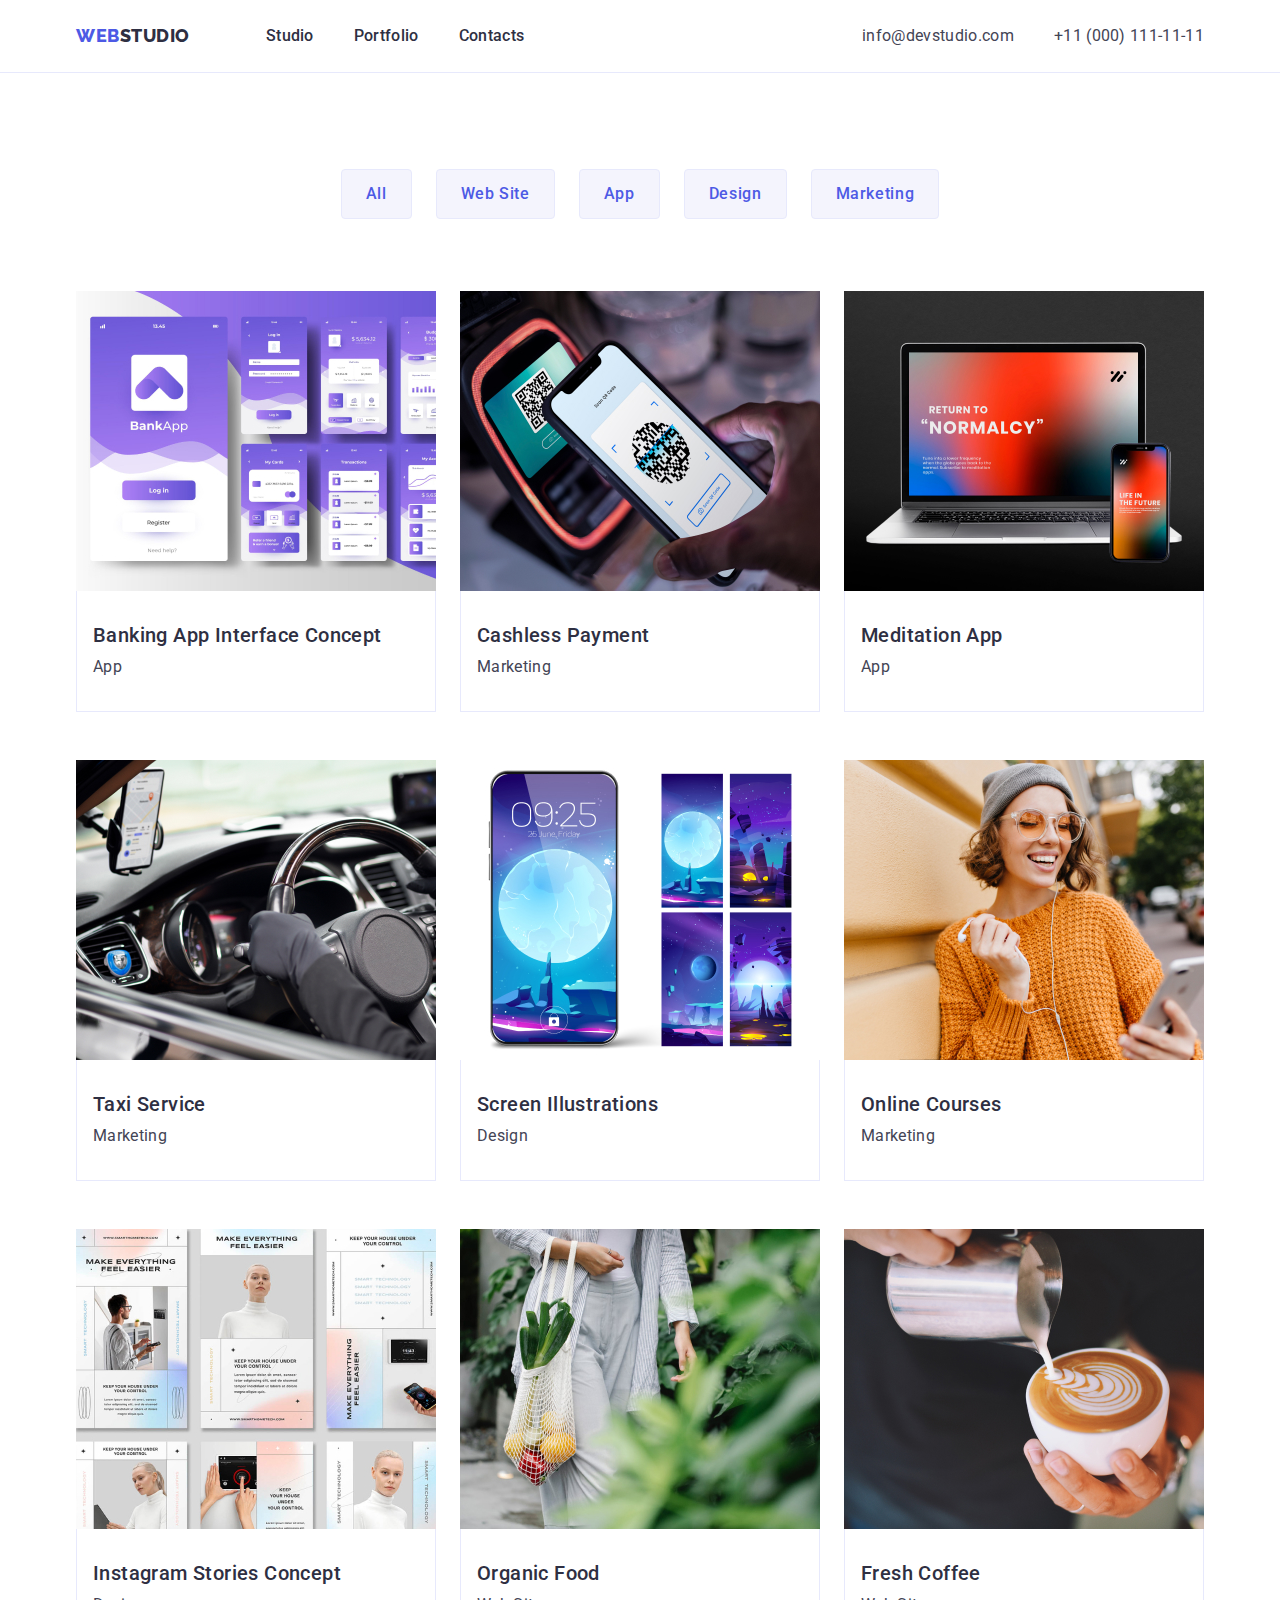
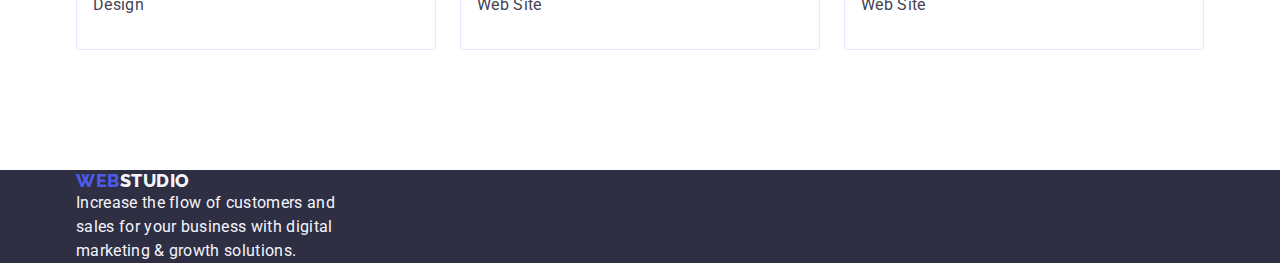
==== portfolio.html @ 60a8329c "Initial commit" ====
<!DOCTYPE html>
<html lang="en">
  <head>
    <meta charset="UTF-8" />
    <meta http-equiv="X-UA-Compatible" content="IE=edge" />
    <meta name="viewport" content="width=device-width, initial-scale=1.0" />
    <link rel="preconnect" href="https://fonts.googleapis.com" />
    <link rel="preconnect" href="https://fonts.gstatic.com" crossorigin />
    <link
      rel="stylesheet"
      href="https://cdn.jsdelivr.net/npm/modern-normalize@1.1.0/modern-normalize.min.css"
    />
    <link rel="stylesheet" href="./css/styles.css" />
    <link
      href="https://fonts.googleapis.com/css2?family=Roboto:wght@400;500;700;900&display=swap"
      rel="stylesheet"
    />
    <link rel="preconnect" href="https://fonts.googleapis.com" />
    <link rel="preconnect" href="https://fonts.gstatic.com" crossorigin />
    <link
      href="https://fonts.googleapis.com/css2?family=Raleway:wght@800&display=swap"
      rel="stylesheet"
    />
    <link rel="stylesheet" href="node_modules/modern-normalize/modern-normalize.css" />
    <title>WebStudio/portfolio</title>
  </head>
  <body>
    <header class="header-container">
      <div class="container head-cont">
        <nav class="nav-container">
          <a class="nav-logo-port link" href="./index.html">Web<span class="logo">Studio</span></a>
          <ul class="menu-container list">
            <li class="menu-list">
              <a class="nav-list-links link" href="./index.html">Studio</a>
            </li>
            <li class="menu-list">
              <a class="nav-list-links link" href="./portfolio.html">Portfolio</a>
            </li>
            <li class="menu-list">
              <a class="nav-list-links link" href="">Contacts</a>
            </li>
          </ul>
        </nav>
        <address class="address-list">
          <ul class="address-container list">
            <li
              ><a class="address-list-title link" href="mailto:info@devstudio.com"
                >info@devstudio.com</a
              ></li
            >
            <li
              ><a class="address-list-title link" href="tel:+110001111111">
                +11 (000) 111-11-11</a
              ></li
            >
          </ul>
        </address>
      </div>
    </header>
    <main
      ><!--section-hiden-->
      <section class="portfolio-section"
        ><div class="container">
          <h1 class="visually-hidden">Hiden Text</h1>
          <!--section for filters-->
          <ul class="top-list list">
            <li><button class="filter-link" type="button">All</button></li>
            <li><button class="filter-link" type="button">Web Site</button></li>
            <li><button class="filter-link" type="button">App</button></li>
            <li><button class="filter-link" type="button">Design</button></li>
            <li><button class="filter-link" type="button">Marketing</button></li>
          </ul>
          <!--section-1-->
          <ul class="second-list list">
            <li class="second-list-item"
              ><a class="link">
                <img src="./images/portfolio/prj1/img1.jpg" alt="image1" width="360" />
                <div class="second-list-paragraf">
                  <h2 class="portfolio-list">Banking App Interface Concept</h2>
                  <p class="portfolio-list-paragraf">App</p></div
                ></a
              >
            </li>
            <li class="second-list-item"
              ><a class="link">
                <img src="./images/portfolio/prj1/img2.jpg" alt="image2" width="360" />
                <div class="second-list-paragraf"
                  ><h2 class="portfolio-list">Cashless Payment</h2>
                  <p class="portfolio-list-paragraf">Marketing</p></div
                ></a
              >
            </li>
            <li class="second-list-item"
              ><a class="link">
                <img src="./images/portfolio/prj1/img3.jpg" alt="image3" width="360" />
                <div class="second-list-paragraf">
                  <h2 class="portfolio-list">Meditation App</h2>
                  <p class="portfolio-list-paragraf">App</p></div
                ></a
              >
            </li>
            <!--section-2-->
            <li class="second-list-item"
              ><a class="link">
                <img src="./images/portfolio/prj2/img1.jpg" alt="image1" width="360" />
                <div class="second-list-paragraf">
                  <h2 class="portfolio-list">Taxi Service</h2>
                  <p class="portfolio-list-paragraf">Marketing</p>
                </div></a
              >
            </li>
            <li class="second-list-item">
              <a class="link">
                <img src="./images/portfolio/prj2/img2.jpg" alt="image2" width="360" />
                <div class="second-list-paragraf">
                  <h2 class="portfolio-list">Screen Illustrations</h2>
                  <p class="portfolio-list-paragraf">Design</p>
                </div></a
              >
            </li>
            <li class="second-list-item"
              ><a class="link">
                <img src="./images/portfolio/prj2/img3.jpg" alt="image3" width="360" />
                <div class="second-list-paragraf">
                  <h2 class="portfolio-list">Online Courses</h2>
                  <p class="portfolio-list-paragraf">Marketing</p>
                </div></a
              >
            </li>
            <!--section-3-->
            <li class="second-list-item"
              ><a class="link">
                <img src="./images/portfolio/prj3/img1.jpg" alt="image1" width="360" />
                <div class="second-list-paragraf">
                  <h2 class="portfolio-list">Instagram Stories Concept</h2>
                  <p class="portfolio-list-paragraf">Design</p>
                </div></a
              >
            </li>
            <li class="second-list-item"
              ><a class="link">
                <img src="./images/portfolio/prj3/img2.jpg" alt="image2" width="360" />
                <div class="second-list-paragraf">
                  <h2 class="portfolio-list">Organic Food</h2>
                  <p class="portfolio-list-paragraf">Web Site</p>
                </div></a
              >
            </li>
            <li class="second-list-item"
              ><a class="link">
                <img src="./images/portfolio/prj3/img3.jpg" alt="image3" width="360" />
                <div class="second-list-paragraf">
                  <h2 class="portfolio-list">Fresh Coffee</h2>
                  <p class="portfolio-list-paragraf">Web Site</p>
                </div></a
              >
            </li>
          </ul>
        </div>
      </section>
    </main>
    <footer class="footer-list">
      <div class="container foot-container">
        <a class="nav-logo link" href="./index.html">Web<span class="logo">Studio</span></a>
        <p class="foot-text">
          Increase the flow of customers and sales for your business with digital marketing & growth
          solutions.
        </p>
      </div>
    </footer>
  </body>
</html>
---- css/styles.css ----
body {
  font-family: 'Roboto', sans-serif;
  color: #434455;
  background-color: #ffffff;
}
.list {
  list-style: none;
}
.link {
  text-decoration: none;
}
:root {
  --logo: #4d5ae5;
  --logo1: #2e2f42;
  --nav-list: #404bbf;
  --botton-link: #f4f4fd;
  --port-paragraf: #434455;
  --menu-bottom: #e7e9fc;
}
/*
html {
  box-sizing: border-box;
}
*,
*::before,
*::after {
  box-sizing: inherit;
}
*/
/*reset*/
h1,
h2,
h3,
h4,
h5,
h6,
p {
  margin: 0;
}
ul,
ol {
  list-style: none;
  margin: 0;
  padding: 0;
}
img {
  display: block;
  max-width: 100%;
  height: auto;
}
/*flex-box*/
.container {
  width: 1158px;
  margin-left: auto;
  margin-right: auto;
  padding-left: 15px;
  padding-right: 15px;
}
.section-feature {
  padding-top: 120px;
  padding-bottom: 120px;
}
.section-doing {
  padding-bottom: 120px;
}
.foot-container {
}
.link:hover {
  color: #404bbf;
}
.link:focus {
  color: #404bbf;
}

/*main head*/
.header-container {
  border-bottom: 1px solid #e7e9fc;
}
.head-cont {
  display: flex;
}
.nav-container {
  display: flex;
  align-items: center;
}
.nav-logo {
  font-family: 'Raleway', sans-serif;
  font-weight: 800;
  font-size: 18px;
  line-height: 1.17;
  letter-spacing: 0.03em;
  text-transform: uppercase;
  color: var(--logo);
  margin-right: 76px;
  display: inline-block;
}
.menu-container {
  display: flex;
  gap: 40px;
}
.menu-list {
  padding-top: 24px;
  padding-bottom: 24px;
}
.nav-list {
  font-weight: 500;
  font-size: 16px;
  line-height: 1.5;
  letter-spacing: 0.02em;
  color: var(--logo1);
  gap: 40px;
  padding-top: 24px;
  padding-bottom: 24px;
}
.logo {
  color: var(--logo1);
}
.address-container {
  display: flex;
  gap: 40px;
}
.address-list-title {
  font-size: 16px;
  line-height: 1.5;
  letter-spacing: 0.02em;
  color: var(--port-paragraf);
}
/*portfolio head*/
.nav-logo-port {
  font-family: 'Raleway', sans-serif;
  font-weight: 800;
  font-size: 18px;
  line-height: 1.17;
  letter-spacing: 0.03em;
  text-transform: uppercase;
  color: var(--logo);
  margin-right: 76px;
}
.nav-list-links {
  font-weight: 500;
  font-size: 16px;
  line-height: 1.5;
  letter-spacing: 0.02em;
  color: var(--logo1);
  padding-top: 24px;
  padding-bottom: 24px;
}
.address-list {
  display: flex;
  align-items: center;
  font-style: normal;
  margin-left: auto;
}
/*main top section*/
.section-top {
  background-color: #2e2f42;
  padding-top: 188px;
  padding-bottom: 188px;
}
.section-top-text {
  text-align: center;
  font-family: 'Roboto', sans-serif;
  font-style: normal;
  font-weight: 700;
  font-size: 56px;
  line-height: 1.07;
  letter-spacing: 0.02em;
  color: #ffffff;
  max-width: 496px;
  margin: 0 auto;
  margin-bottom: 48px;
}
.section-top-button {
  display: block;
  background-color: #4d5ae5;
  font-weight: 500;
  line-height: 1.5;
  letter-spacing: 0.04em;
  color: #ffffff;
  cursor: pointer;
  min-width: 169px;
  min-height: 56px;
  border: none;
  border-radius: 4px;
  margin: 0 auto;
}
.section-top-button:hover {
  background-color: #404bbf;
}
.section-top-button:focus {
  background-color: #404bbf;
}
/*main section1 feature*/
.future-list {
  display: flex;
  gap: 24px;
}
.future-items {
  width: calc((100%-72px) / 4);
}
.feature-title {
  font-weight: 500;
  font-size: 20px;
  line-height: 1.2;
  letter-spacing: 0.02em;
  color: var(--logo1);
  margin-bottom: 8px;
}
.feature-text {
  font-size: 16px;
  line-height: 1.5;
  letter-spacing: 0.02em;
}
/*main section2 about*/
.section-about {
  font-size: 36px;
  line-height: 1.11;
  text-align: center;
  letter-spacing: 0.02em;
  text-transform: capitalize;
  color: var(--logo1);
  margin-bottom: 72px;
}
.about-list {
  display: flex;
  gap: 24px;
}
.about-text {
  width: calc((100%-48px) / 3);
}
/*main section3 team*/
.team-list {
  background-color: #f4f4fd;
  padding: 120px 0;
}
.team-list-title {
  font-size: 36px;
  line-height: 1.11;
  text-align: center;
  letter-spacing: 0.02em;
  text-transform: capitalize;
  color: var(--logo1);
  margin-bottom: 72px;
}
.team-list-items {
  display: flex;
  gap: 24px;
}
.name-list {
  background-color: #ffffff;
  width: calc((100%-72px) / 4);
  border-radius: 0px 0px 4px 4px;
}
.team-name {
  font-weight: 500;
  font-size: 20px;
  line-height: 1.2;
  letter-spacing: 0.02em;
  color: var(--logo1);
  text-align: center;
  margin-bottom: 8px;
}
.team-job {
  font-size: 16px;
  line-height: 1.5;
  letter-spacing: 0.02em;
  text-align: center;
}
.name-title {
  padding: 32px 16px;
}
.main-foot {
  background-color: var(--logo1);
  padding-top: 100px;
  padding-bottom: 100px;
}
.foot-logo {
  font-family: 'Raleway', sans-serif;
  font-weight: 800;
  font-size: 18px;
  line-height: 1.17;
  letter-spacing: 0.03em;
  text-transform: uppercase;
  color: var(--logo);
  display: inline-block;
  margin-bottom: 16px;
}
.foot-logo-span {
  color: #f4f4fd;
}
.foot-text {
  line-height: 1.5;
  color: var(--botton-link);
  letter-spacing: 0.02em;
  max-width: 264px;
}
/*portfolio main section*/
.portfolio-section {
  padding-top: 96px;
  padding-bottom: 120px;
}
.visually-hidden {
  position: absolute;
  width: 1px;
  height: 1px;
  margin: -1px;
  border: 0;
  padding: 0;
  white-space: nowrap;
  clip-path: inset(100%);
  clip: rect(0 0 0 0);
  overflow: hidden;
}
.top-list {
  display: flex;
  justify-content: center;
  gap: 24px;
  margin-bottom: 72px;
}
.second-list {
  display: flex;
  flex-wrap: wrap;
  column-gap: 24px;
  row-gap: 48px;
}
.second-list-item {
  width: calc((1158px-48px) / 3);
}
.second-list-paragraf {
  padding: 32px 16px;
  border: 1px solid #e7e9fc;
  border-top: none;
}
.filter-link {
  background-color: var(--botton-link);
  font-weight: 500;
  font-size: 16px;
  line-height: 1.5;
  letter-spacing: 0.04em;
  color: var(--logo);
  cursor: pointer;
  padding: 12px 24px;
  border: 1px solid var(--menu-bottom);
  border-radius: 4px;
}
.list .filter-link:hover {
  color: #ffffff;
  font-size: 16px;
  background-color: #404bbf;
  border: 1px solid transparent;
}
.list .filter-link:focus {
  color: #ffffff;
  background-color: #404bbf;
  border: 1px solid transparent;
}
.portfolio-list {
  font-weight: 500;
  font-size: 20px;
  line-height: 1.2;
  letter-spacing: 0.02em;
  color: var(--logo1);
  margin-bottom: 8px;
}
.portfolio-list-paragraf {
  font-size: 16px;
  line-height: 1.5;
  letter-spacing: 0.02em;
  color: var(--port-paragraf);
}
/*portfolio footer*/
.footer-list {
  background-color: var(--logo1);
}
.footer-list .logo {
  color: var(--botton-link);
}
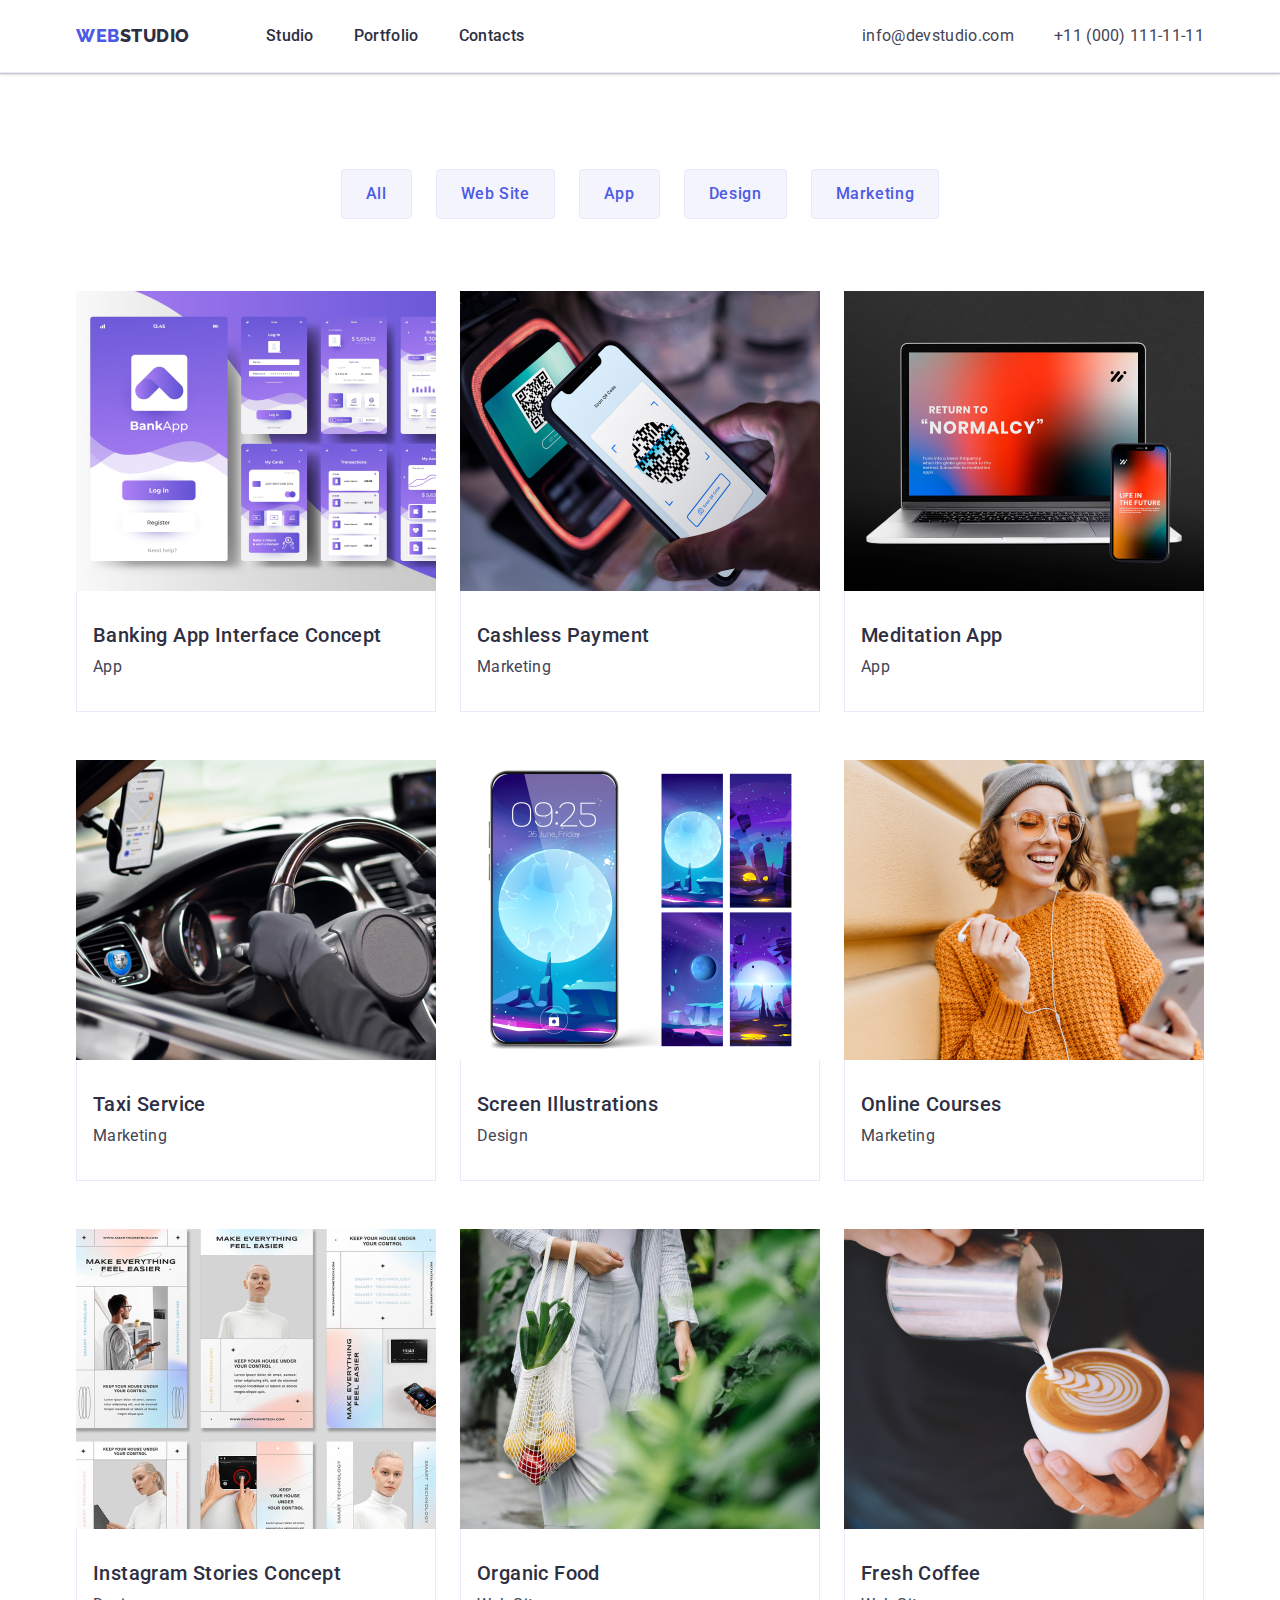
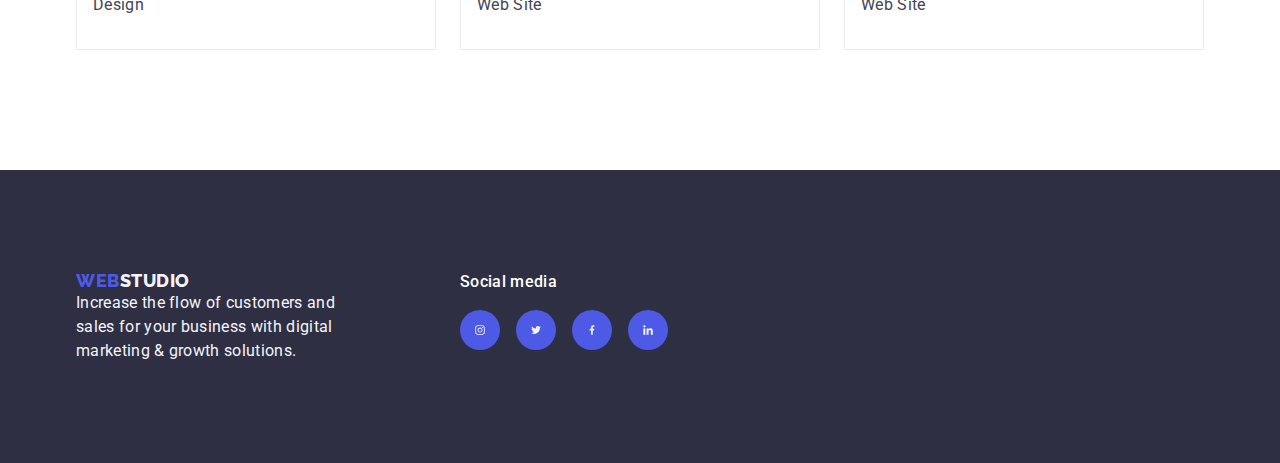
==== commit 9926a8ee: "portfolio-foot" ====
--- a/portfolio.html
+++ b/portfolio.html
@@ -161,11 +161,36 @@
     </main>
     <footer class="footer-list">
       <div class="container foot-container">
-        <a class="nav-logo link" href="./index.html">Web<span class="logo">Studio</span></a>
-        <p class="foot-text">
-          Increase the flow of customers and sales for your business with digital marketing & growth
-          solutions.
-        </p>
+        <div class="foot-contant">
+          <a class="nav-logo link" href="./index.html">Web<span class="logo">Studio</span></a>
+          <p class="foot-text">
+            Increase the flow of customers and sales for your business with digital marketing &
+            growth solutions.
+          </p></div
+        >
+        <div
+          ><p class="foot_text">Social media</p>
+          <ul class="foot-item"
+            ><li class="foot-items-list"
+              ><a href="" class="foot-items-link"
+                ><svg class="foot-icon" width="24" height="24">
+                  <use href="./images/icons.svg#icon-Ellipse"></use></svg></a
+            ></li>
+            <li class="foot-items-list"
+              ><a href="" class="foot-items-link"
+                ><svg class="foot-icon" width="24" height="24">
+                  <use href="./images/icons.svg#icon-Ellipse1"></use></svg></a
+            ></li>
+            <li class="foot-items-list"
+              ><a href="" class="foot-items-link"
+                ><svg class="foot-icon" width="24" height="24">
+                  <use href="./images/icons.svg#icon-Ellipse2"></use></svg></a
+            ></li>
+            <li class="foot-items-list"
+              ><a href="" class="foot-items-link"
+                ><svg class="foot-icon" width="24" height="24">
+                  <use href="./images/icons.svg#icon-Ellipse3"></use></svg></a></li></ul
+        ></div>
       </div>
     </footer>
   </body>
--- a/css/styles.css
+++ b/css/styles.css
@@ -16,6 +16,8 @@
   --botton-link: #f4f4fd;
   --port-paragraf: #434455;
   --menu-bottom: #e7e9fc;
+  --customer-link: #8e8f99;
+  --foot-paragraf: #ffffff;
 }
 /*
 html {
@@ -64,6 +66,11 @@
   padding-bottom: 120px;
 }
 .foot-container {
+  display: flex;
+  align-items: baseline;
+}
+.foot-contant {
+  margin-right: 120px;
 }
 .link:hover {
   color: #404bbf;
@@ -75,6 +82,8 @@
 /*main head*/
 .header-container {
   border-bottom: 1px solid #e7e9fc;
+  box-shadow: 0px 2px 1px rgba(46, 47, 66, 0.08), 0px 1px 1px rgba(46, 47, 66, 0.16),
+    0px 1px 6px rgba(46, 47, 66, 0.08);
 }
 .head-cont {
   display: flex;
@@ -107,10 +116,12 @@
   font-size: 16px;
   line-height: 1.5;
   letter-spacing: 0.02em;
-  color: var(--logo1);
+  color: #404bbf;
   gap: 40px;
   padding-top: 24px;
   padding-bottom: 24px;
+  /*new*/
+  position: relative;
 }
 .logo {
   color: var(--logo1);
@@ -156,7 +167,15 @@
   background-color: #2e2f42;
   padding-top: 188px;
   padding-bottom: 188px;
-}
+  background-image: linear-gradient(rgba(46, 47, 66, 0.7), rgba(45, 47, 66, 0.7)),
+    url(../images/hero_img/img1.jpg);
+  background-repeat: no-repeat;
+  background-position: center;
+  background-size: cover;
+  max-width: 1440px;
+  margin: 0 auto;
+}
+
 .section-top-text {
   text-align: center;
   font-family: 'Roboto', sans-serif;
@@ -195,6 +214,15 @@
   display: flex;
   gap: 24px;
 }
+.future-list-icon {
+  display: flex;
+  align-items: center;
+  justify-content: center;
+  height: 112px;
+  background-color: #f4f4fd;
+  border-radius: 4px;
+  margin-bottom: 8px;
+}
 .future-items {
   width: calc((100%-72px) / 4);
 }
@@ -250,6 +278,9 @@
   background-color: #ffffff;
   width: calc((100%-72px) / 4);
   border-radius: 0px 0px 4px 4px;
+  /*new*/
+  box-shadow: 0px 1px 6px rgba(46, 47, 66, 0.08), 0px 1px 1px rgba(46, 47, 66, 0.16),
+    0px 2px 1px rgba(46, 47, 66, 0.08);
 }
 .team-name {
   font-weight: 500;
@@ -267,7 +298,79 @@
   text-align: center;
 }
 .name-title {
-  padding: 32px 16px;
+  padding: 32px 0;
+}
+/*soc-icon*/
+.list-icon {
+  display: flex;
+  justify-content: center;
+  gap: 24px;
+}
+.name-list-icon {
+  width: 40px;
+  height: 40px;
+}
+.name-list-icon-a {
+  width: 100%;
+  height: 100%;
+  background-color: var(--logo);
+  border-radius: 50%;
+  display: flex;
+  align-items: center;
+  justify-content: center;
+  transition: background-color 250ms cubic-bezier(0.4, 0, 0.2, 1);
+}
+.name-list-icon-a:hover {
+  background-color: #404bbf;
+}
+.name-list-icon-a:focus {
+  background-color: #404bbf;
+}
+.icon-list {
+  fill: var(--botton-link);
+}
+/*section-5*/
+.customers-list {
+  padding-top: 120px;
+  padding-bottom: 120px;
+}
+.sec-name {
+  font-size: 36px;
+  line-height: 1.11;
+  color: var(--logo1);
+  margin-bottom: 72px;
+  text-align: center;
+}
+.customers-items {
+  display: flex;
+  gap: 24px;
+}
+.customers-items-list {
+  width: calc((100%-120px) / 6);
+  height: 88px;
+}
+.customers-items-link {
+  width: 100%;
+  height: 100%;
+  border: 1px solid #8e8f99;
+  border-radius: 4px;
+  display: flex;
+  align-items: center;
+  justify-content: center;
+  color: var(--customer-link);
+  transition: border-color 250ms cubic-bezier(0.4, 0, 0.2, 1),
+    color 250ms cubic-bezier(0.4, 0, 0.2, 1);
+}
+.customers-items-link:hover {
+  color: var(--nav-list);
+  border-color: var(--nav-list);
+}
+.customers-items-link:focus {
+  color: var(--nav-list);
+  border-color: var(--nav-list);
+}
+.customers-icon {
+  fill: currentColor;
 }
 .main-foot {
   background-color: var(--logo1);
@@ -293,6 +396,41 @@
   color: var(--botton-link);
   letter-spacing: 0.02em;
   max-width: 264px;
+}
+.foot_text {
+  font-weight: 500;
+  font-size: 16px;
+  line-height: 1.5;
+  letter-spacing: 0.02em;
+  color: var(--foot-paragraf);
+  margin-bottom: 16px;
+}
+.foot-item {
+  display: flex;
+  gap: 16px;
+}
+.foot-items-list {
+  width: 40px;
+  height: 40px;
+  transition: background-color 250ms cubic-bezier(0.4, 0, 0.2, 1);
+}
+.foot-items-link {
+  width: 100%;
+  height: 100%;
+  background-color: var(--logo);
+  border-radius: 50%;
+  display: flex;
+  align-items: center;
+  justify-content: center;
+}
+.foot-items-link:hover {
+  background-color: #31d0aa;
+}
+.foot-items-link:focus {
+  background-color: #31d0aa;
+}
+foot-icon {
+  fill: var(--botton-link);
 }
 /*portfolio main section*/
 .portfolio-section {
@@ -370,6 +508,8 @@
 }
 /*portfolio footer*/
 .footer-list {
+  padding-top: 100px;
+  padding-bottom: 100px;
   background-color: var(--logo1);
 }
 .footer-list .logo {
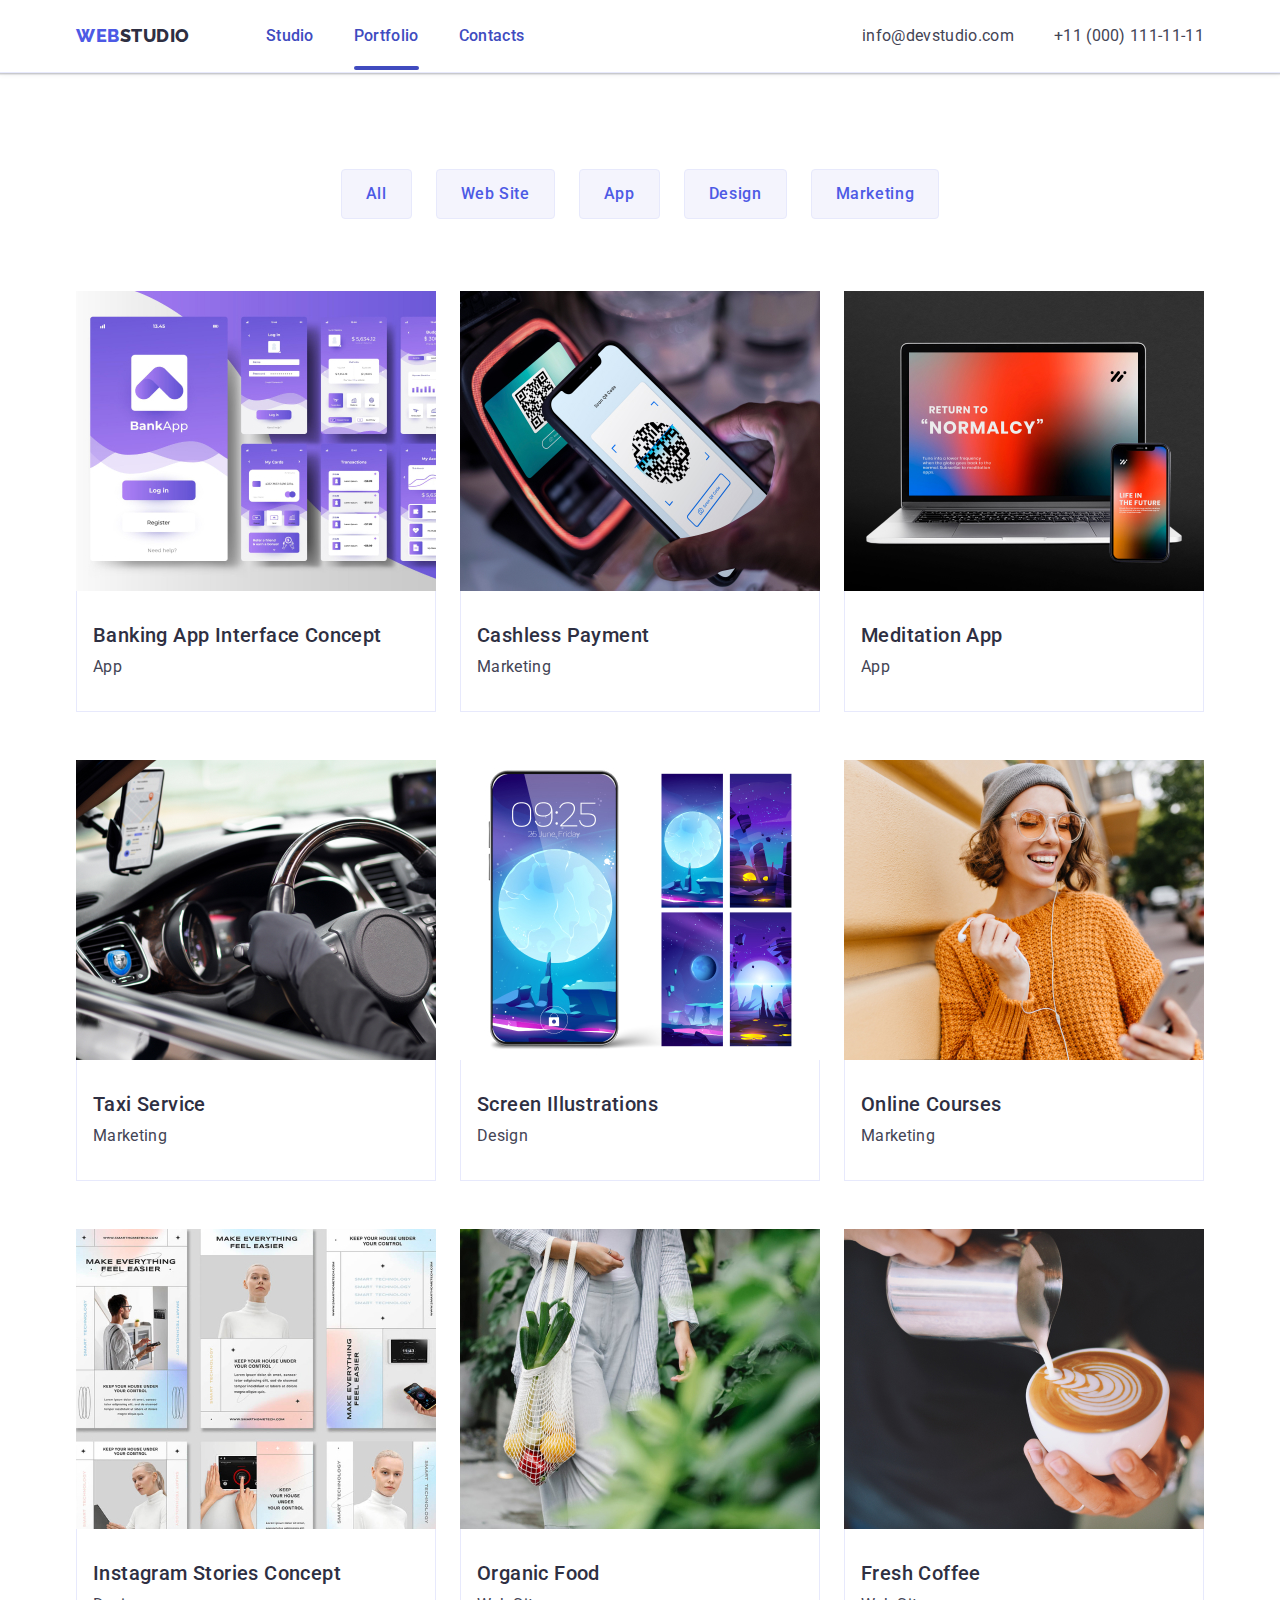
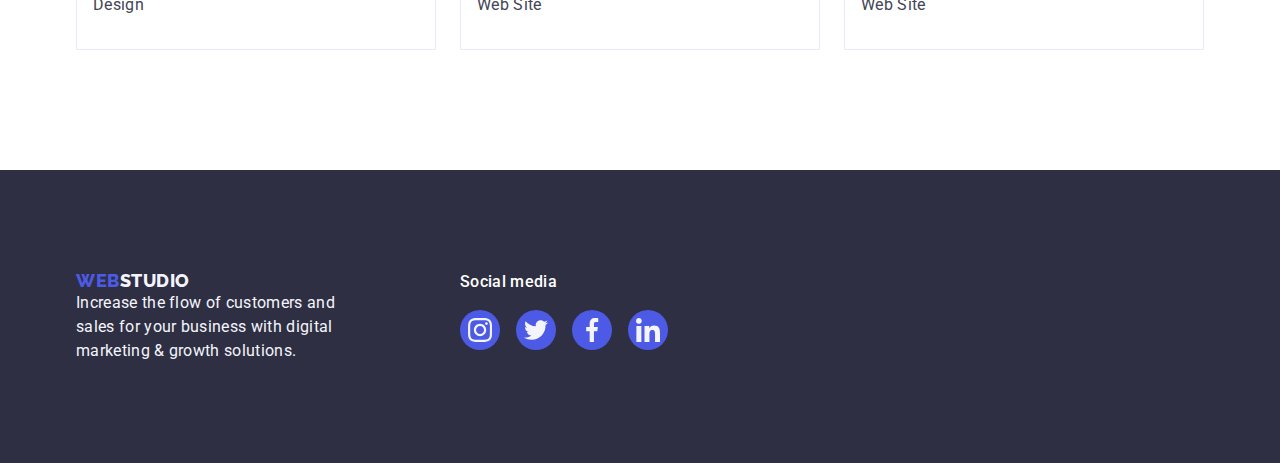
==== commit bc06aaa9: "update-hw-4" ====
--- a/portfolio.html
+++ b/portfolio.html
@@ -34,7 +34,7 @@
               <a class="nav-list-links link" href="./index.html">Studio</a>
             </li>
             <li class="menu-list">
-              <a class="nav-list-links link" href="./portfolio.html">Portfolio</a>
+              <a class="nav-list-links link current" href="./portfolio.html">Portfolio</a>
             </li>
             <li class="menu-list">
               <a class="nav-list-links link" href="">Contacts</a>
@@ -64,17 +64,27 @@
           <h1 class="visually-hidden">Hiden Text</h1>
           <!--section for filters-->
           <ul class="top-list list">
-            <li><button class="filter-link" type="button">All</button></li>
-            <li><button class="filter-link" type="button">Web Site</button></li>
-            <li><button class="filter-link" type="button">App</button></li>
-            <li><button class="filter-link" type="button">Design</button></li>
-            <li><button class="filter-link" type="button">Marketing</button></li>
+            <li class="top-list-link"><button class="filter-link" type="button">All</button></li>
+            <li class="top-list-link"
+              ><button class="filter-link" type="button">Web Site</button></li
+            >
+            <li class="top-list-link"><button class="filter-link" type="button">App</button></li>
+            <li class="top-list-link"><button class="filter-link" type="button">Design</button></li>
+            <li class="top-list-link"
+              ><button class="filter-link" type="button">Marketing</button></li
+            >
           </ul>
           <!--section-1-->
           <ul class="second-list list">
             <li class="second-list-item"
               ><a class="link">
                 <img src="./images/portfolio/prj1/img1.jpg" alt="image1" width="360" />
+                <div class="overflow-box">
+                  <p
+                    >14 Stylish and User-Friendly App Design Concepts · Task Manager App · Calorie
+                    Tracker App · Exotic Fruit Ecommerce App · Cloud Storage App</p
+                  >
+                </div>
                 <div class="second-list-paragraf">
                   <h2 class="portfolio-list">Banking App Interface Concept</h2>
                   <p class="portfolio-list-paragraf">App</p></div
@@ -84,6 +94,12 @@
             <li class="second-list-item"
               ><a class="link">
                 <img src="./images/portfolio/prj1/img2.jpg" alt="image2" width="360" />
+                <div class="overflow-box">
+                  <p
+                    >14 Stylish and User-Friendly App Design Concepts · Task Manager App · Calorie
+                    Tracker App · Exotic Fruit Ecommerce App · Cloud Storage App</p
+                  >
+                </div>
                 <div class="second-list-paragraf"
                   ><h2 class="portfolio-list">Cashless Payment</h2>
                   <p class="portfolio-list-paragraf">Marketing</p></div
@@ -93,6 +109,12 @@
             <li class="second-list-item"
               ><a class="link">
                 <img src="./images/portfolio/prj1/img3.jpg" alt="image3" width="360" />
+                <div class="overflow-box">
+                  <p
+                    >14 Stylish and User-Friendly App Design Concepts · Task Manager App · Calorie
+                    Tracker App · Exotic Fruit Ecommerce App · Cloud Storage App</p
+                  >
+                </div>
                 <div class="second-list-paragraf">
                   <h2 class="portfolio-list">Meditation App</h2>
                   <p class="portfolio-list-paragraf">App</p></div
@@ -100,9 +122,17 @@
               >
             </li>
             <!--section-2-->
-            <li class="second-list-item"
-              ><a class="link">
+            <li class="second-list-item">
+              <!--overlay-->
+
+              <a class="link">
                 <img src="./images/portfolio/prj2/img1.jpg" alt="image1" width="360" />
+                <div class="overflow-box">
+                  <p
+                    >14 Stylish and User-Friendly App Design Concepts · Task Manager App · Calorie
+                    Tracker App · Exotic Fruit Ecommerce App · Cloud Storage App</p
+                  >
+                </div>
                 <div class="second-list-paragraf">
                   <h2 class="portfolio-list">Taxi Service</h2>
                   <p class="portfolio-list-paragraf">Marketing</p>
@@ -112,6 +142,12 @@
             <li class="second-list-item">
               <a class="link">
                 <img src="./images/portfolio/prj2/img2.jpg" alt="image2" width="360" />
+                <div class="overflow-box">
+                  <p
+                    >14 Stylish and User-Friendly App Design Concepts · Task Manager App · Calorie
+                    Tracker App · Exotic Fruit Ecommerce App · Cloud Storage App</p
+                  >
+                </div>
                 <div class="second-list-paragraf">
                   <h2 class="portfolio-list">Screen Illustrations</h2>
                   <p class="portfolio-list-paragraf">Design</p>
@@ -121,6 +157,12 @@
             <li class="second-list-item"
               ><a class="link">
                 <img src="./images/portfolio/prj2/img3.jpg" alt="image3" width="360" />
+                <div class="overflow-box">
+                  <p
+                    >14 Stylish and User-Friendly App Design Concepts · Task Manager App · Calorie
+                    Tracker App · Exotic Fruit Ecommerce App · Cloud Storage App</p
+                  >
+                </div>
                 <div class="second-list-paragraf">
                   <h2 class="portfolio-list">Online Courses</h2>
                   <p class="portfolio-list-paragraf">Marketing</p>
@@ -131,6 +173,12 @@
             <li class="second-list-item"
               ><a class="link">
                 <img src="./images/portfolio/prj3/img1.jpg" alt="image1" width="360" />
+                <div class="overflow-box">
+                  <p
+                    >14 Stylish and User-Friendly App Design Concepts · Task Manager App · Calorie
+                    Tracker App · Exotic Fruit Ecommerce App · Cloud Storage App</p
+                  >
+                </div>
                 <div class="second-list-paragraf">
                   <h2 class="portfolio-list">Instagram Stories Concept</h2>
                   <p class="portfolio-list-paragraf">Design</p>
@@ -140,6 +188,12 @@
             <li class="second-list-item"
               ><a class="link">
                 <img src="./images/portfolio/prj3/img2.jpg" alt="image2" width="360" />
+                <div class="overflow-box">
+                  <p
+                    >14 Stylish and User-Friendly App Design Concepts · Task Manager App · Calorie
+                    Tracker App · Exotic Fruit Ecommerce App · Cloud Storage App</p
+                  >
+                </div>
                 <div class="second-list-paragraf">
                   <h2 class="portfolio-list">Organic Food</h2>
                   <p class="portfolio-list-paragraf">Web Site</p>
@@ -149,6 +203,12 @@
             <li class="second-list-item"
               ><a class="link">
                 <img src="./images/portfolio/prj3/img3.jpg" alt="image3" width="360" />
+                <div class="overflow-box">
+                  <p
+                    >14 Stylish and User-Friendly App Design Concepts · Task Manager App · Calorie
+                    Tracker App · Exotic Fruit Ecommerce App · Cloud Storage App</p
+                  >
+                </div>
                 <div class="second-list-paragraf">
                   <h2 class="portfolio-list">Fresh Coffee</h2>
                   <p class="portfolio-list-paragraf">Web Site</p>
@@ -174,22 +234,22 @@
             ><li class="foot-items-list"
               ><a href="" class="foot-items-link"
                 ><svg class="foot-icon" width="24" height="24">
-                  <use href="./images/icons.svg#icon-Ellipse"></use></svg></a
+                  <use href="./images/icons.svg#icon-instagram-2"></use></svg></a
             ></li>
             <li class="foot-items-list"
               ><a href="" class="foot-items-link"
                 ><svg class="foot-icon" width="24" height="24">
-                  <use href="./images/icons.svg#icon-Ellipse1"></use></svg></a
+                  <use href="./images/icons.svg#icon-twitter-1"></use></svg></a
             ></li>
             <li class="foot-items-list"
               ><a href="" class="foot-items-link"
                 ><svg class="foot-icon" width="24" height="24">
-                  <use href="./images/icons.svg#icon-Ellipse2"></use></svg></a
+                  <use href="./images/icons.svg#icon-facebook-1"></use></svg></a
             ></li>
             <li class="foot-items-list"
               ><a href="" class="foot-items-link"
                 ><svg class="foot-icon" width="24" height="24">
-                  <use href="./images/icons.svg#icon-Ellipse3"></use></svg></a></li></ul
+                  <use href="./images/icons.svg#icon-linkedin-1"></use></svg></a></li></ul
         ></div>
       </div>
     </footer>
--- a/css/styles.css
+++ b/css/styles.css
@@ -102,6 +102,7 @@
   color: var(--logo);
   margin-right: 76px;
   display: inline-block;
+  transition: color 250ms cubic-bezier(0.4, 0, 0.2, 1);
 }
 .menu-container {
   display: flex;
@@ -110,6 +111,7 @@
 .menu-list {
   padding-top: 24px;
   padding-bottom: 24px;
+  transition: color 250ms cubic-bezier(0.4, 0, 0.2, 1);
 }
 .nav-list {
   font-weight: 500;
@@ -122,6 +124,16 @@
   padding-bottom: 24px;
   /*new*/
   position: relative;
+  transition: color 250ms cubic-bezier(0.4, 0, 0.2, 1);
+}
+.nav-list::after {
+  content: '';
+  position: absolute;
+  left: 0;
+  bottom: -1px;
+  height: 4px;
+  background-color: #404bbf;
+  border-radius: 2px;
 }
 .logo {
   color: var(--logo1);
@@ -135,6 +147,7 @@
   line-height: 1.5;
   letter-spacing: 0.02em;
   color: var(--port-paragraf);
+  transition: color 250ms cubic-bezier(0.4, 0, 0.2, 1);
 }
 /*portfolio head*/
 .nav-logo-port {
@@ -146,6 +159,7 @@
   text-transform: uppercase;
   color: var(--logo);
   margin-right: 76px;
+  transition: color 250ms cubic-bezier(0.4, 0, 0.2, 1);
 }
 .nav-list-links {
   font-weight: 500;
@@ -155,6 +169,20 @@
   color: var(--logo1);
   padding-top: 24px;
   padding-bottom: 24px;
+  /*new*/
+  position: relative;
+  color: #404bbf;
+  transition: color 250ms cubic-bezier(0.4, 0, 0.2, 1);
+}
+.current::after {
+  content: '';
+  position: absolute;
+  left: 0;
+  bottom: -1px;
+  width: 100%;
+  height: 4px;
+  background-color: #404bbf;
+  border-radius: 2px;
 }
 .address-list {
   display: flex;
@@ -165,10 +193,10 @@
 /*main top section*/
 .section-top {
   background-color: #2e2f42;
+  background-image: linear-gradient(to bottom, rgba(46, 47, 66, 0.7), rgba(46, 47, 66, 0.7)),
+    url(../images/hero_img/img1.jpg);
   padding-top: 188px;
   padding-bottom: 188px;
-  background-image: linear-gradient(rgba(46, 47, 66, 0.7), rgba(45, 47, 66, 0.7)),
-    url(../images/hero_img/img1.jpg);
   background-repeat: no-repeat;
   background-position: center;
   background-size: cover;
@@ -202,6 +230,7 @@
   border: none;
   border-radius: 4px;
   margin: 0 auto;
+  transition: background-color 250ms cubic-bezier(0.4, 0, 0.2, 1);
 }
 .section-top-button:hover {
   background-color: #404bbf;
@@ -344,9 +373,10 @@
 .customers-items {
   display: flex;
   gap: 24px;
+  /*justify-content: center;*/
 }
 .customers-items-list {
-  width: calc((100%-120px) / 6);
+  width: 168px;
   height: 88px;
 }
 .customers-items-link {
@@ -422,6 +452,7 @@
   display: flex;
   align-items: center;
   justify-content: center;
+  transition: background-color 250ms cubic-bezier(0.4, 0, 0.2, 1);
 }
 .foot-items-link:hover {
   background-color: #31d0aa;
@@ -429,7 +460,7 @@
 .foot-items-link:focus {
   background-color: #31d0aa;
 }
-foot-icon {
+.foot-icon {
   fill: var(--botton-link);
 }
 /*portfolio main section*/
@@ -455,6 +486,10 @@
   gap: 24px;
   margin-bottom: 72px;
 }
+.top-list-link:hover {
+  box-shadow: 0px 2px 2px 0px rgba(0, 0, 0, 0.12), 0px 2px 1px 0px rgba(0, 0, 0, 0.08),
+    0px 3px 1px 0px rgba(0, 0, 0, 0.1);
+}
 .second-list {
   display: flex;
   flex-wrap: wrap;
@@ -462,7 +497,38 @@
   row-gap: 48px;
 }
 .second-list-item {
+  position: relative;
+  overflow: hidden;
   width: calc((1158px-48px) / 3);
+}
+/*overflow*/
+.second-list-item:hover {
+  box-shadow: 0px 2px 1px 0px rgba(46, 47, 66, 0.08), 0px 1px 1px 0px rgba(46, 47, 66, 0.16),
+    0px 1px 6px 0px rgba(46, 47, 66, 0.08);
+}
+.overflow-box {
+  position: absolute;
+  top: 0;
+  left: 0;
+  width: 100%;
+  height: 100%;
+  background-color: #3f51b5;
+  transform: translateY(100%);
+  transition: transform 250ms ease-in-out;
+}
+.overflow-box p {
+  color: var(--botton-link);
+  font-size: 16px;
+  font-family: Roboto;
+  font-style: normal;
+  font-weight: 400;
+  line-height: 24px;
+  letter-spacing: 0.32px;
+  text-align: center;
+  padding: 40px 32px;
+}
+.second-list-item:hover .overflow-box {
+  transform: translateY(0);
 }
 .second-list-paragraf {
   padding: 32px 16px;
@@ -515,3 +581,62 @@
 .footer-list .logo {
   color: var(--botton-link);
 }
+/*modal*/
+.modal {
+  position: fixed;
+  top: 0;
+  left: 0;
+  width: 100%;
+  height: 100%;
+  background-color: rgba(46, 47, 66, 0.4);
+  transition: opacity 250ms cubic-bezier(0.4, 0, 0.2, 1),
+    visibility 250ms cubic-bezier(0.4, 0, 0.2, 1);
+}
+.modal.is-hidden {
+  opacity: 0;
+  visibility: hidden;
+  pointer-events: none;
+}
+.modal-window {
+  position: absolute;
+  top: 50%;
+  left: 50%;
+  transform: translate(-50%, -50%) scale(1);
+  width: 408px;
+  min-height: 584px;
+  background: #fcfcfc;
+  box-shadow: 0px 1px 1px rgba(0, 0, 0, 0.14), 0px 1px 3px rgba(0, 0, 0, 0.12),
+    0px 2px 1px rgba(0, 0, 0, 0.2);
+  border-radius: 4px;
+  transition: transform 250ms cubic-bezier(0.4, 0, 0.2, 1);
+}
+.modal-button {
+  position: absolute;
+  top: 24px;
+  right: 24px;
+  width: 24px;
+  height: 24px;
+  border-radius: 50%;
+  display: flex;
+  align-items: center;
+  justify-content: center;
+  background-color: #e7e9fc;
+  border: 1px solid rgba(0, 0, 0, 0.1);
+  padding: 0;
+  cursor: pointer;
+  transition: background-color 250ms cubic-bezier(0.4, 0, 0.2, 1),
+    border 250ms cubic-bezier(0.4, 0, 0.2, 1);
+}
+.modal-button:hover {
+  background-color: #404bbf;
+  border: none;
+  fill: #ffffff;
+}
+.modal-button:focus {
+  background-color: #404bbf;
+  border: none;
+  fill: #ffffff;
+}
+.modal-icon {
+  transition: fill 250ms cubic-bezier(0.4, 0, 0.2, 1);
+}
